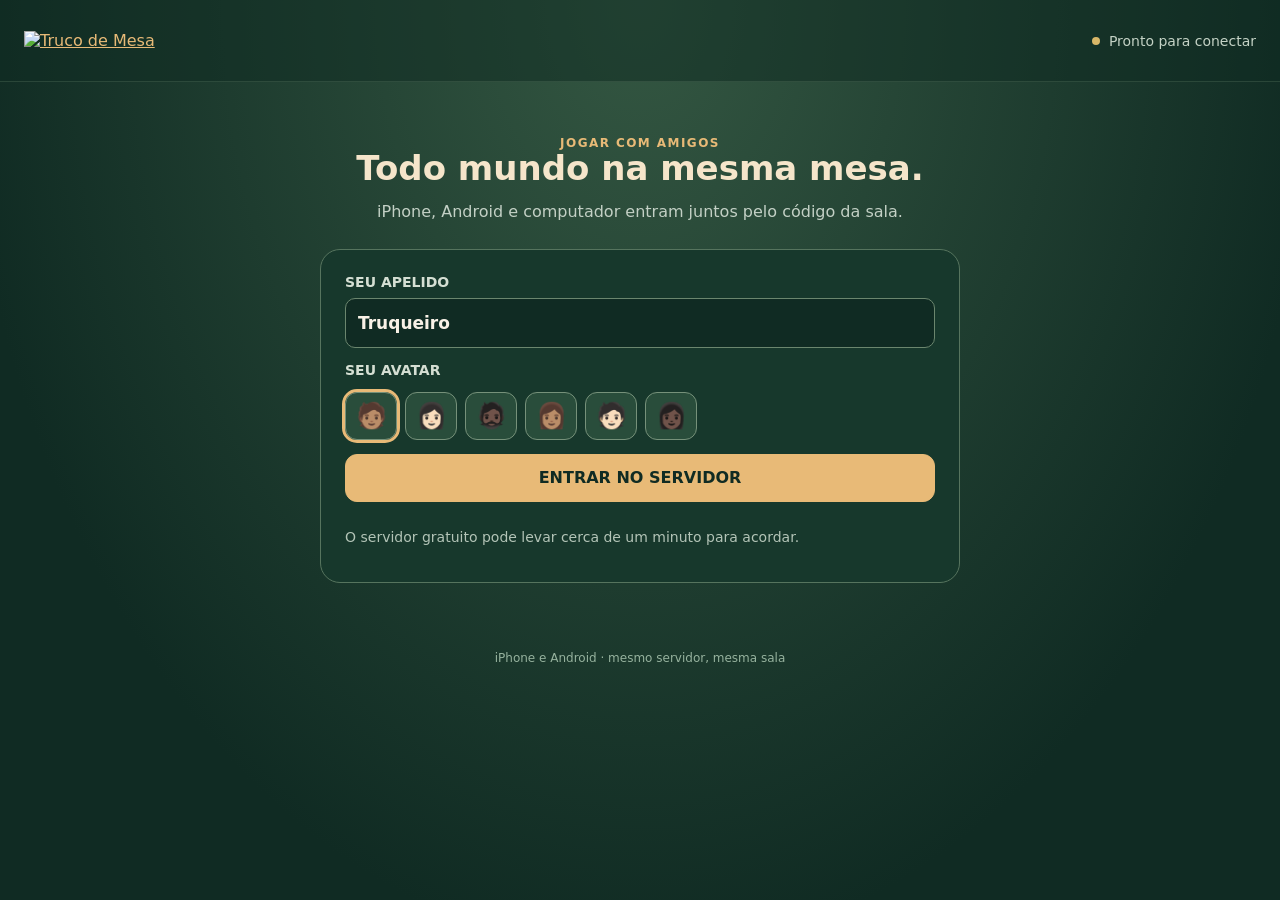
==== deployment/web_public/online/index.html @ ecbd345a "Add lightweight installable iPhone client sharing Android rooms" ====
<!doctype html>
<html lang="pt-BR">
<head>
<meta charset="utf-8">
<meta name="viewport" content="width=device-width,initial-scale=1,viewport-fit=cover">
<meta name="theme-color" content="#102b23">
<meta name="apple-mobile-web-app-capable" content="yes">
<meta name="apple-mobile-web-app-status-bar-style" content="black-translucent">
<meta name="apple-mobile-web-app-title" content="Truco de Mesa">
<meta http-equiv="Content-Security-Policy" content="default-src 'self'; connect-src 'self' wss://truco-de-mesa-beta.onrender.com; img-src 'self'; style-src 'self'; script-src 'self'; object-src 'none'; base-uri 'none'">
<link rel="manifest" href="../manifest.webmanifest">
<link rel="apple-touch-icon" href="../icons/apple-touch-icon.png">
<link rel="icon" href="../icons/icon-192.png">
<link rel="stylesheet" href="online.css">
<title>Truco de Mesa · Com amigos</title>
</head>
<body>
<header class="top"><a href="../" aria-label="Início"><img src="../logo.png" alt="Truco de Mesa"></a><div class="connection"><span id="connection-dot"></span><span id="connection-status" role="status">Pronto para conectar</span></div><button id="exit" class="quiet" hidden>SAIR</button></header>
<main id="app"></main>
<div id="toast" role="status" aria-live="polite" hidden></div>
<div id="dialog-layer"></div>
<footer id="footnote">iPhone e Android · mesmo servidor, mesma sala</footer>
<script src="online.js" defer></script>
</body>
</html>
---- deployment/web_public/online/online.css ----
:root{font-family:system-ui,-apple-system,BlinkMacSystemFont,"Segoe UI",sans-serif;color:#f8f1e6;background:#102b23;color-scheme:dark;font-synthesis:none}
*{box-sizing:border-box}body{margin:0;background:radial-gradient(ellipse at 50% 0,#345742,#102b23 75%);min-height:100vh;min-height:100dvh;padding:env(safe-area-inset-top) env(safe-area-inset-right) env(safe-area-inset-bottom) env(safe-area-inset-left)}
button,input,select{font:inherit}button{border:1px solid #76917a;border-radius:12px;background:#294d3b;color:#f8f1e6;font-weight:750;min-height:48px;padding:12px 18px;cursor:pointer;touch-action:manipulation}button:hover{filter:brightness(1.12)}button:disabled{opacity:.45;cursor:default}button:focus-visible,a:focus-visible{outline:3px solid #f8f1e6;outline-offset:3px}.primary{background:#e8ba77;color:#102b23;border-color:#e8ba77}.danger{background:#65392e;border-color:#ae7968}.quiet{background:transparent;border-color:#60816d}.wide{width:100%}a{color:#e8ba77}button[hidden],[hidden]{display:none!important}
.top{height:82px;display:flex;align-items:center;gap:16px;padding:8px 24px;border-bottom:1px solid #56725c5e;background:#102b2388}.top img{width:174px;height:66px;object-fit:contain}.connection{display:flex;gap:9px;align-items:center;margin-left:auto;font-size:14px;color:#c4d2c5}.connection span:first-child{width:8px;height:8px;flex:none;border-radius:50%;background:#d8b768}.connection .online{background:#8ed7a0!important}.top button{min-height:42px;padding:8px 14px}
#app{max-width:1120px;margin:auto;padding:24px}h1{font-size:34px;line-height:1.1;margin:0 0 12px;color:#f5e5ca}h2{color:#e8ba77;font-size:21px;margin:0 0 16px}h3{font-size:17px;margin:0 0 12px}p{line-height:1.6;color:#c3d0c5;margin:10px 0}.eyebrow{font-size:12px;letter-spacing:.12em;color:#e8ba77;font-weight:750}.intro{max-width:640px;margin:30px auto;text-align:center}.intro .panel{text-align:left;margin-top:24px}.panel{padding:24px;background:#17382c;border:1px solid #56745e;border-radius:20px}.columns{display:grid;grid-template-columns:1fr 1fr;gap:24px}.stack{display:grid;gap:14px}.row{display:flex;align-items:center;gap:12px;flex-wrap:wrap}.muted{color:#b3c4b7;font-size:14px}.spacer{margin-top:22px}.chip{background:#2b503d;border:1px solid #65816b;padding:6px 11px;border-radius:30px;font-size:13px;font-weight:700}.room-heading{display:flex;justify-content:space-between;align-items:center;gap:16px;margin-bottom:20px}.room-code{font-size:38px;font-weight:850;letter-spacing:.12em;color:#e8ba77;line-height:1.3}.seats{display:grid;grid-template-columns:repeat(2,1fr);gap:12px}.seat{display:flex;align-items:center;text-align:left;gap:12px;min-height:90px;border-width:2px}.seat.chosen{outline:3px solid #e8ba77}.seat.terra{border-color:#c3856e;background:#493b2e}.seat-info{display:grid;gap:6px}.seat small{font-size:12px;color:#cbd6cc}.avatar{font-size:28px;width:42px;height:42px;display:grid;place-items:center;background:#102b235e;border-radius:50%;flex:none}.avatar-picker{display:flex;gap:8px;flex-wrap:wrap}.avatar-picker button{font-size:25px;min-width:52px;padding:7px}.avatar-picker [aria-pressed=true]{outline:3px solid #e8ba77}
label{font-size:14px;color:#d5dfd3;font-weight:650;display:grid;gap:8px}input,select{width:100%;min-height:50px;padding:12px;background:#102b23;border:1px solid #6b866e;color:#f8f1e6;border-radius:10px;font-size:17px}input:focus,select:focus{outline:2px solid #e8ba77;outline-offset:1px}.code-input{text-transform:uppercase;letter-spacing:.15em;font-weight:800}.check-label{display:flex;align-items:center;gap:10px;font-size:16px}.check-label input{width:22px;min-height:22px;accent-color:#e8ba77}.pending{display:flex;align-items:center;justify-content:space-between;gap:12px;background:#3d4933;border:1px solid #c29f68;padding:14px;border-radius:14px;margin:16px 0}.lobby-actions{display:flex;gap:14px;margin-top:20px}.lobby-actions>*{flex:1}
.scorebar{display:flex;justify-content:space-between;align-items:center;gap:12px;margin-bottom:14px}.score{font-size:24px;font-weight:800;white-space:nowrap}.score .green{color:#a7deaf}.score .terra{color:#ecb49c}.match-info{display:grid;text-align:right;gap:4px;font-size:14px;color:#d4dfd1}.match-layout{display:grid;grid-template-columns:minmax(0,1fr) 185px;gap:16px}.arena{display:flex;flex-direction:column;min-height:420px;max-height:calc(100dvh - 184px);background:radial-gradient(ellipse at center,#315e43,#163b2d);border:2px solid #81936e;border-radius:24px;box-shadow:inset 0 0 40px #061a1266;overflow:hidden;padding:14px}.players{display:flex;justify-content:space-around;gap:8px}.player-tag{font-size:13px;color:#d4ded1;border:1px solid #648267;background:#102b2377;border-radius:20px;padding:6px 10px;text-align:center;max-width:30%;overflow:hidden;white-space:nowrap;text-overflow:ellipsis}.player-tag.turn{border-color:#e8ba77;color:#ffe1a9;box-shadow:0 0 0 2px #e8ba7744}.player-tag.terra{border-color:#ac806c}.felt{position:relative;flex:1;min-height:145px;display:flex;flex-direction:column;align-items:center;justify-content:center;gap:10px;padding:8px}.table-note{font-size:15px;color:#e4dfc7;text-align:center;min-height:22px}.trick{display:flex;gap:14px;justify-content:center;align-items:center}.table-card{text-align:center;display:grid;gap:3px;justify-items:center}.table-card small{max-width:90px;overflow:hidden;white-space:nowrap;text-overflow:ellipsis;font-size:11px;color:#d7e1d1}.vira{position:absolute;right:6px;top:10px;display:grid;justify-items:center;gap:3px;font-size:10px;color:#bdccb8}.vira .card{width:43px;height:62px;font-size:23px;border-radius:7px;padding:5px}.vira .card .suit{font-size:20px}.rounds{font-size:12px;color:#c1d4bb;letter-spacing:.03em}.my-area{border-top:1px solid #638065;padding-top:12px;display:grid;justify-items:center;gap:7px}.hand{display:flex;justify-content:center;gap:14px;min-height:112px}.my-caption{font-size:12px;color:#c6d8be}.card{position:relative;width:76px;height:106px;min-height:0;border-radius:10px;background:#f5ecd5;border:2px solid #d8c8a6;box-shadow:0 4px 9px #001a1466;color:#222e26;font-family:Georgia,serif;font-size:27px;font-weight:700;display:flex;flex-direction:column;align-items:flex-start;justify-content:space-between;padding:7px;line-height:1;user-select:none;-webkit-user-select:none;flex:none;touch-action:manipulation}.card .suit{align-self:center;font-size:40px}.card.red{color:#a43f32}.card.back{background:repeating-linear-gradient(45deg,#b14e35,#b14e35 4px,#c16d4f 4px,#c16d4f 8px);border:3px solid #e5cf9f;color:#f8e1b6;align-items:center;justify-content:center;font:700 32px system-ui}.card.selected{outline:3px solid #e8ba77;transform:translateY(-7px);box-shadow:0 0 20px #e8ba7777}.card:disabled{opacity:.75}.actions-panel{display:flex;flex-direction:column;justify-content:center;gap:10px}.actions-panel p{font-size:14px;margin:2px 0;line-height:1.5}.actions-panel button{width:100%;padding:11px 10px}.actions-panel .small-actions{display:flex;gap:7px}.actions-panel .small-actions button{font-size:20px;padding:5px;min-height:42px}.match-message{padding:12px;border-radius:12px;background:#3b4b32;border:1px solid #ab9c6c;text-align:center}.blocking{margin-bottom:14px;padding:16px;border:1px solid #d9b274;border-radius:14px;background:#4d4430}.blocking strong{color:#f9d597}.outcome{font-size:20px;color:#e8ba77;font-weight:750;text-align:center}.result-panel{max-width:620px;margin:30px auto;text-align:center}.result-panel .score{font-size:40px;margin:18px 0}
#toast{position:fixed;left:50%;bottom:max(22px,env(safe-area-inset-bottom));transform:translateX(-50%);max-width:min(90vw,650px);background:#f4e6c8;color:#18392b;border:2px solid #d9b274;border-radius:14px;padding:14px 20px;box-shadow:0 5px 30px #0008;z-index:20;font-weight:650;line-height:1.4}#dialog-layer:empty{display:none}.shade{position:fixed;inset:0;background:#05170fd9;z-index:10;display:flex;align-items:center;justify-content:center;padding:24px;overflow:auto}.dialog{background:#17382c;border:2px solid #b8a16e;border-radius:20px;max-width:600px;width:100%;padding:24px}.dialog .row>*{flex:1}.signal-meter{height:30px;width:100%;border:1px solid #7c9a7b;border-radius:8px;background:linear-gradient(90deg,#193a2c 0%,#193a2c 40.625%,#7ac990 40.625%,#7ac990 65.625%,#193a2c 65.625%);position:relative;overflow:hidden;margin:16px 0}.signal-needle{position:absolute;left:0;top:0;bottom:0;width:4px;background:#fff0c9}.hold{touch-action:none;user-select:none;-webkit-user-select:none;min-height:70px}#footnote{text-align:center;color:#96b29e;padding:14px 16px;font-size:12px}
@media(max-width:650px){.top{padding:6px 14px;height:66px;gap:10px}.top img{width:124px;height:50px}.connection{font-size:11px;gap:6px;max-width:170px}.top button{font-size:12px;padding:7px 10px}#app{padding:18px 14px}h1{font-size:28px}.intro{margin-top:14px}.columns{grid-template-columns:1fr;gap:16px}.panel{padding:20px}.room-code{font-size:30px}.room-heading{gap:8px}.seat{padding:10px;gap:7px;min-height:80px;font-size:14px}.avatar{font-size:23px;width:30px;height:36px}.seat small{font-size:10px}.lobby-actions{flex-wrap:wrap}.lobby-actions>*{min-width:45%}.scorebar{gap:8px}.score{font-size:20px}.match-info{font-size:11px}.match-layout{grid-template-columns:1fr;gap:12px}.arena{max-height:none;min-height:340px;padding:10px}.actions-panel{display:grid;grid-template-columns:1fr 1fr;gap:9px}.actions-panel>p,.actions-panel>.match-message{grid-column:1/-1}.actions-panel .small-actions{justify-content:center}.actions-panel button{font-size:14px}.player-tag{font-size:11px;padding:6px}.vira{right:0}.trick{gap:9px}.card{width:68px;height:96px;font-size:24px}.card .suit{font-size:35px}.hand{min-height:103px}.dialog{padding:20px}.pending{flex-wrap:wrap}.pending .row{width:100%}.pending .row>*{flex:1}}
@media(orientation:landscape) and (max-height:540px){.top{height:44px;padding:3px 16px}.top img{width:124px;height:38px}.connection{font-size:12px}.top button{min-height:34px;font-size:11px;padding:5px 12px}#app{padding:8px 14px}.scorebar{margin-bottom:7px}.score{font-size:20px}.match-info{font-size:11px}.match-layout{grid-template-columns:minmax(0,1fr) 157px;gap:10px}.arena{min-height:255px;height:calc(100dvh - 106px - env(safe-area-inset-top) - env(safe-area-inset-bottom));max-height:none;border-radius:18px;padding:8px}.player-tag{font-size:11px;padding:4px 8px}.felt{min-height:67px;padding:3px;gap:4px}.table-note{font-size:12px;min-height:15px}.trick{gap:10px}.table-card .card{width:43px;height:61px;font-size:18px;padding:5px}.table-card .card .suit{font-size:22px}.table-card small{font-size:9px}.my-area{padding-top:7px;gap:4px}.hand{min-height:80px;gap:14px}.card{width:55px;height:76px;font-size:21px;padding:5px;border-radius:7px}.card .suit{font-size:27px}.my-caption{font-size:10px}.vira{top:4px}.vira .card{width:34px;height:47px;font-size:16px;padding:4px}.vira .card .suit{font-size:20px}.rounds{font-size:10px}.actions-panel{gap:7px}.actions-panel p{font-size:11px}.actions-panel button{min-height:38px;padding:8px;font-size:12px}.actions-panel .small-actions button{min-height:32px;font-size:16px}.blocking{padding:8px;margin-bottom:7px;font-size:12px}#footnote{display:none}.intro{margin:10px auto}.result-panel{margin:12px auto}.seats{grid-template-columns:repeat(3,1fr)}.seat{min-height:68px;padding:8px;font-size:13px}.seat small{font-size:10px}.seat .avatar{font-size:23px;width:30px}.room-heading{margin-bottom:12px}.lobby-actions{margin-top:12px}.room-code{font-size:28px}.pending{margin:10px 0;padding:10px}.panel{padding:18px}}
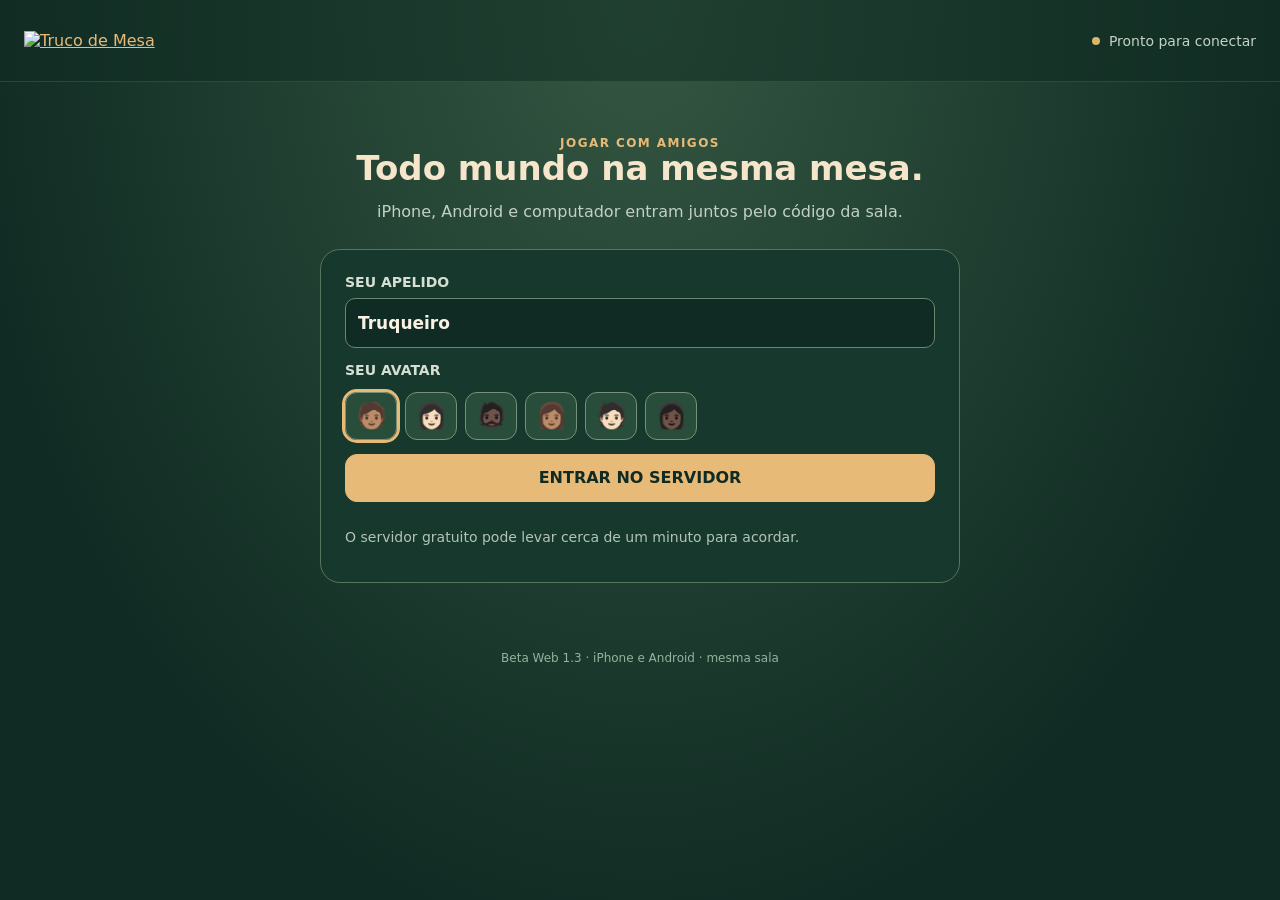
==== commit 3a04f0f1: "Correct web counteroffer labels, team opinions and six-player layout" ====
--- a/deployment/web_public/online/index.html
+++ b/deployment/web_public/online/index.html
@@ -19,7 +19,7 @@
 <main id="app"></main>
 <div id="toast" role="status" aria-live="polite" hidden></div>
 <div id="dialog-layer"></div>
-<footer id="footnote">iPhone e Android · mesmo servidor, mesma sala</footer>
+<footer id="footnote">Beta Web 1.3 · iPhone e Android · mesma sala</footer>
 <script src="online.js" defer></script>
 </body>
 </html>
--- a/deployment/web_public/online/online.css
+++ b/deployment/web_public/online/online.css
@@ -4,7 +4,7 @@
 .top{height:82px;display:flex;align-items:center;gap:16px;padding:8px 24px;border-bottom:1px solid #56725c5e;background:#102b2388}.top img{width:174px;height:66px;object-fit:contain}.connection{display:flex;gap:9px;align-items:center;margin-left:auto;font-size:14px;color:#c4d2c5}.connection span:first-child{width:8px;height:8px;flex:none;border-radius:50%;background:#d8b768}.connection .online{background:#8ed7a0!important}.top button{min-height:42px;padding:8px 14px}
 #app{max-width:1120px;margin:auto;padding:24px}h1{font-size:34px;line-height:1.1;margin:0 0 12px;color:#f5e5ca}h2{color:#e8ba77;font-size:21px;margin:0 0 16px}h3{font-size:17px;margin:0 0 12px}p{line-height:1.6;color:#c3d0c5;margin:10px 0}.eyebrow{font-size:12px;letter-spacing:.12em;color:#e8ba77;font-weight:750}.intro{max-width:640px;margin:30px auto;text-align:center}.intro .panel{text-align:left;margin-top:24px}.panel{padding:24px;background:#17382c;border:1px solid #56745e;border-radius:20px}.columns{display:grid;grid-template-columns:1fr 1fr;gap:24px}.stack{display:grid;gap:14px}.row{display:flex;align-items:center;gap:12px;flex-wrap:wrap}.muted{color:#b3c4b7;font-size:14px}.spacer{margin-top:22px}.chip{background:#2b503d;border:1px solid #65816b;padding:6px 11px;border-radius:30px;font-size:13px;font-weight:700}.room-heading{display:flex;justify-content:space-between;align-items:center;gap:16px;margin-bottom:20px}.room-code{font-size:38px;font-weight:850;letter-spacing:.12em;color:#e8ba77;line-height:1.3}.seats{display:grid;grid-template-columns:repeat(2,1fr);gap:12px}.seat{display:flex;align-items:center;text-align:left;gap:12px;min-height:90px;border-width:2px}.seat.chosen{outline:3px solid #e8ba77}.seat.terra{border-color:#c3856e;background:#493b2e}.seat-info{display:grid;gap:6px}.seat small{font-size:12px;color:#cbd6cc}.avatar{font-size:28px;width:42px;height:42px;display:grid;place-items:center;background:#102b235e;border-radius:50%;flex:none}.avatar-picker{display:flex;gap:8px;flex-wrap:wrap}.avatar-picker button{font-size:25px;min-width:52px;padding:7px}.avatar-picker [aria-pressed=true]{outline:3px solid #e8ba77}
 label{font-size:14px;color:#d5dfd3;font-weight:650;display:grid;gap:8px}input,select{width:100%;min-height:50px;padding:12px;background:#102b23;border:1px solid #6b866e;color:#f8f1e6;border-radius:10px;font-size:17px}input:focus,select:focus{outline:2px solid #e8ba77;outline-offset:1px}.code-input{text-transform:uppercase;letter-spacing:.15em;font-weight:800}.check-label{display:flex;align-items:center;gap:10px;font-size:16px}.check-label input{width:22px;min-height:22px;accent-color:#e8ba77}.pending{display:flex;align-items:center;justify-content:space-between;gap:12px;background:#3d4933;border:1px solid #c29f68;padding:14px;border-radius:14px;margin:16px 0}.lobby-actions{display:flex;gap:14px;margin-top:20px}.lobby-actions>*{flex:1}
-.scorebar{display:flex;justify-content:space-between;align-items:center;gap:12px;margin-bottom:14px}.score{font-size:24px;font-weight:800;white-space:nowrap}.score .green{color:#a7deaf}.score .terra{color:#ecb49c}.match-info{display:grid;text-align:right;gap:4px;font-size:14px;color:#d4dfd1}.match-layout{display:grid;grid-template-columns:minmax(0,1fr) 185px;gap:16px}.arena{display:flex;flex-direction:column;min-height:420px;max-height:calc(100dvh - 184px);background:radial-gradient(ellipse at center,#315e43,#163b2d);border:2px solid #81936e;border-radius:24px;box-shadow:inset 0 0 40px #061a1266;overflow:hidden;padding:14px}.players{display:flex;justify-content:space-around;gap:8px}.player-tag{font-size:13px;color:#d4ded1;border:1px solid #648267;background:#102b2377;border-radius:20px;padding:6px 10px;text-align:center;max-width:30%;overflow:hidden;white-space:nowrap;text-overflow:ellipsis}.player-tag.turn{border-color:#e8ba77;color:#ffe1a9;box-shadow:0 0 0 2px #e8ba7744}.player-tag.terra{border-color:#ac806c}.felt{position:relative;flex:1;min-height:145px;display:flex;flex-direction:column;align-items:center;justify-content:center;gap:10px;padding:8px}.table-note{font-size:15px;color:#e4dfc7;text-align:center;min-height:22px}.trick{display:flex;gap:14px;justify-content:center;align-items:center}.table-card{text-align:center;display:grid;gap:3px;justify-items:center}.table-card small{max-width:90px;overflow:hidden;white-space:nowrap;text-overflow:ellipsis;font-size:11px;color:#d7e1d1}.vira{position:absolute;right:6px;top:10px;display:grid;justify-items:center;gap:3px;font-size:10px;color:#bdccb8}.vira .card{width:43px;height:62px;font-size:23px;border-radius:7px;padding:5px}.vira .card .suit{font-size:20px}.rounds{font-size:12px;color:#c1d4bb;letter-spacing:.03em}.my-area{border-top:1px solid #638065;padding-top:12px;display:grid;justify-items:center;gap:7px}.hand{display:flex;justify-content:center;gap:14px;min-height:112px}.my-caption{font-size:12px;color:#c6d8be}.card{position:relative;width:76px;height:106px;min-height:0;border-radius:10px;background:#f5ecd5;border:2px solid #d8c8a6;box-shadow:0 4px 9px #001a1466;color:#222e26;font-family:Georgia,serif;font-size:27px;font-weight:700;display:flex;flex-direction:column;align-items:flex-start;justify-content:space-between;padding:7px;line-height:1;user-select:none;-webkit-user-select:none;flex:none;touch-action:manipulation}.card .suit{align-self:center;font-size:40px}.card.red{color:#a43f32}.card.back{background:repeating-linear-gradient(45deg,#b14e35,#b14e35 4px,#c16d4f 4px,#c16d4f 8px);border:3px solid #e5cf9f;color:#f8e1b6;align-items:center;justify-content:center;font:700 32px system-ui}.card.selected{outline:3px solid #e8ba77;transform:translateY(-7px);box-shadow:0 0 20px #e8ba7777}.card:disabled{opacity:.75}.actions-panel{display:flex;flex-direction:column;justify-content:center;gap:10px}.actions-panel p{font-size:14px;margin:2px 0;line-height:1.5}.actions-panel button{width:100%;padding:11px 10px}.actions-panel .small-actions{display:flex;gap:7px}.actions-panel .small-actions button{font-size:20px;padding:5px;min-height:42px}.match-message{padding:12px;border-radius:12px;background:#3b4b32;border:1px solid #ab9c6c;text-align:center}.blocking{margin-bottom:14px;padding:16px;border:1px solid #d9b274;border-radius:14px;background:#4d4430}.blocking strong{color:#f9d597}.outcome{font-size:20px;color:#e8ba77;font-weight:750;text-align:center}.result-panel{max-width:620px;margin:30px auto;text-align:center}.result-panel .score{font-size:40px;margin:18px 0}
+.scorebar{display:flex;justify-content:space-between;align-items:center;gap:12px;margin-bottom:14px}.score{font-size:24px;font-weight:800;white-space:nowrap}.score .green{color:#a7deaf}.score .terra{color:#ecb49c}.match-info{display:grid;text-align:right;gap:4px;font-size:14px;color:#d4dfd1}.match-layout{display:grid;grid-template-columns:minmax(0,1fr) 185px;gap:16px}.arena{display:flex;flex-direction:column;min-height:420px;max-height:calc(100dvh - 184px);background:radial-gradient(ellipse at center,#315e43,#163b2d);border:2px solid #81936e;border-radius:24px;box-shadow:inset 0 0 40px #061a1266;overflow:hidden;padding:14px}.players{display:flex;justify-content:space-around;gap:8px}.player-tag{font-size:13px;color:#d4ded1;border:1px solid #648267;background:#102b2377;border-radius:20px;padding:6px 10px;text-align:center;max-width:30%;overflow:hidden;white-space:nowrap;text-overflow:ellipsis}.player-tag.turn{border-color:#e8ba77;color:#ffe1a9;box-shadow:0 0 0 2px #e8ba7744}.player-tag.terra{border-color:#ac806c}.felt{position:relative;flex:1;min-height:145px;display:flex;flex-direction:column;align-items:center;justify-content:center;gap:10px;padding:8px}.table-note{font-size:15px;color:#e4dfc7;text-align:center;min-height:22px}.trick{display:flex;flex-wrap:wrap;gap:14px;justify-content:center;align-items:center}.table-card{text-align:center;display:grid;gap:3px;justify-items:center}.table-card small{max-width:90px;overflow:hidden;white-space:nowrap;text-overflow:ellipsis;font-size:11px;color:#d7e1d1}.vira{position:absolute;right:6px;top:10px;display:grid;justify-items:center;gap:3px;font-size:10px;color:#bdccb8}.vira .card{width:43px;height:62px;font-size:23px;border-radius:7px;padding:5px}.vira .card .suit{font-size:20px}.rounds{font-size:12px;color:#c1d4bb;letter-spacing:.03em}.my-area{border-top:1px solid #638065;padding-top:12px;display:grid;justify-items:center;gap:7px}.hand{display:flex;justify-content:center;gap:14px;min-height:112px}.my-caption{font-size:12px;color:#c6d8be}.card{position:relative;width:76px;height:106px;min-height:0;border-radius:10px;background:#f5ecd5;border:2px solid #d8c8a6;box-shadow:0 4px 9px #001a1466;color:#222e26;font-family:Georgia,serif;font-size:27px;font-weight:700;display:flex;flex-direction:column;align-items:flex-start;justify-content:space-between;padding:7px;line-height:1;user-select:none;-webkit-user-select:none;flex:none;touch-action:manipulation}.card .suit{align-self:center;font-size:40px}.card.red{color:#a43f32}.card.back{background:repeating-linear-gradient(45deg,#b14e35,#b14e35 4px,#c16d4f 4px,#c16d4f 8px);border:3px solid #e5cf9f;color:#f8e1b6;align-items:center;justify-content:center;font:700 32px system-ui}.card.selected{outline:3px solid #e8ba77;transform:translateY(-7px);box-shadow:0 0 20px #e8ba7777}.card:disabled{opacity:.75}.actions-panel{display:flex;flex-direction:column;justify-content:center;gap:10px}.actions-panel p{font-size:14px;margin:2px 0;line-height:1.5}.actions-panel button{width:100%;padding:11px 10px}.actions-panel .small-actions{display:flex;gap:7px}.actions-panel .small-actions button{font-size:20px;padding:5px;min-height:42px}.match-message{padding:12px;border-radius:12px;background:#3b4b32;border:1px solid #ab9c6c;text-align:center}.blocking{margin-bottom:14px;padding:16px;border:1px solid #d9b274;border-radius:14px;background:#4d4430}.blocking strong{color:#f9d597}.outcome{font-size:20px;color:#e8ba77;font-weight:750;text-align:center}.result-panel{max-width:620px;margin:30px auto;text-align:center}.result-panel .score{font-size:40px;margin:18px 0}
 #toast{position:fixed;left:50%;bottom:max(22px,env(safe-area-inset-bottom));transform:translateX(-50%);max-width:min(90vw,650px);background:#f4e6c8;color:#18392b;border:2px solid #d9b274;border-radius:14px;padding:14px 20px;box-shadow:0 5px 30px #0008;z-index:20;font-weight:650;line-height:1.4}#dialog-layer:empty{display:none}.shade{position:fixed;inset:0;background:#05170fd9;z-index:10;display:flex;align-items:center;justify-content:center;padding:24px;overflow:auto}.dialog{background:#17382c;border:2px solid #b8a16e;border-radius:20px;max-width:600px;width:100%;padding:24px}.dialog .row>*{flex:1}.signal-meter{height:30px;width:100%;border:1px solid #7c9a7b;border-radius:8px;background:linear-gradient(90deg,#193a2c 0%,#193a2c 40.625%,#7ac990 40.625%,#7ac990 65.625%,#193a2c 65.625%);position:relative;overflow:hidden;margin:16px 0}.signal-needle{position:absolute;left:0;top:0;bottom:0;width:4px;background:#fff0c9}.hold{touch-action:none;user-select:none;-webkit-user-select:none;min-height:70px}#footnote{text-align:center;color:#96b29e;padding:14px 16px;font-size:12px}
-@media(max-width:650px){.top{padding:6px 14px;height:66px;gap:10px}.top img{width:124px;height:50px}.connection{font-size:11px;gap:6px;max-width:170px}.top button{font-size:12px;padding:7px 10px}#app{padding:18px 14px}h1{font-size:28px}.intro{margin-top:14px}.columns{grid-template-columns:1fr;gap:16px}.panel{padding:20px}.room-code{font-size:30px}.room-heading{gap:8px}.seat{padding:10px;gap:7px;min-height:80px;font-size:14px}.avatar{font-size:23px;width:30px;height:36px}.seat small{font-size:10px}.lobby-actions{flex-wrap:wrap}.lobby-actions>*{min-width:45%}.scorebar{gap:8px}.score{font-size:20px}.match-info{font-size:11px}.match-layout{grid-template-columns:1fr;gap:12px}.arena{max-height:none;min-height:340px;padding:10px}.actions-panel{display:grid;grid-template-columns:1fr 1fr;gap:9px}.actions-panel>p,.actions-panel>.match-message{grid-column:1/-1}.actions-panel .small-actions{justify-content:center}.actions-panel button{font-size:14px}.player-tag{font-size:11px;padding:6px}.vira{right:0}.trick{gap:9px}.card{width:68px;height:96px;font-size:24px}.card .suit{font-size:35px}.hand{min-height:103px}.dialog{padding:20px}.pending{flex-wrap:wrap}.pending .row{width:100%}.pending .row>*{flex:1}}
+@media(max-width:650px){.top{padding:6px 14px;height:66px;gap:10px}.top img{width:124px;height:50px}.connection{font-size:11px;gap:6px;max-width:170px}.top button{font-size:12px;padding:7px 10px}#app{padding:18px 14px}h1{font-size:28px}.intro{margin-top:14px}.columns{grid-template-columns:1fr;gap:16px}.panel{padding:20px}.room-code{font-size:30px}.room-heading{gap:8px}.seat{padding:10px;gap:7px;min-height:80px;font-size:14px}.avatar{font-size:23px;width:30px;height:36px}.seat small{font-size:10px}.lobby-actions{flex-wrap:wrap}.lobby-actions>*{min-width:45%}.scorebar{gap:8px;flex-wrap:wrap}.score{font-size:20px}.match-info{font-size:11px}.match-layout{grid-template-columns:1fr;gap:12px}.arena{max-height:none;min-height:340px;padding:10px}.actions-panel{display:grid;grid-template-columns:1fr 1fr;gap:9px}.actions-panel>p,.actions-panel>.match-message{grid-column:1/-1}.actions-panel .small-actions{justify-content:center}.actions-panel button{font-size:14px}.player-tag{font-size:11px;padding:6px}.vira{right:0}.trick{gap:9px}.card{width:68px;height:96px;font-size:24px}.card .suit{font-size:35px}.hand{min-height:103px}.dialog{padding:20px}.pending{flex-wrap:wrap}.pending .row{width:100%}.pending .row>*{flex:1}}
 @media(orientation:landscape) and (max-height:540px){.top{height:44px;padding:3px 16px}.top img{width:124px;height:38px}.connection{font-size:12px}.top button{min-height:34px;font-size:11px;padding:5px 12px}#app{padding:8px 14px}.scorebar{margin-bottom:7px}.score{font-size:20px}.match-info{font-size:11px}.match-layout{grid-template-columns:minmax(0,1fr) 157px;gap:10px}.arena{min-height:255px;height:calc(100dvh - 106px - env(safe-area-inset-top) - env(safe-area-inset-bottom));max-height:none;border-radius:18px;padding:8px}.player-tag{font-size:11px;padding:4px 8px}.felt{min-height:67px;padding:3px;gap:4px}.table-note{font-size:12px;min-height:15px}.trick{gap:10px}.table-card .card{width:43px;height:61px;font-size:18px;padding:5px}.table-card .card .suit{font-size:22px}.table-card small{font-size:9px}.my-area{padding-top:7px;gap:4px}.hand{min-height:80px;gap:14px}.card{width:55px;height:76px;font-size:21px;padding:5px;border-radius:7px}.card .suit{font-size:27px}.my-caption{font-size:10px}.vira{top:4px}.vira .card{width:34px;height:47px;font-size:16px;padding:4px}.vira .card .suit{font-size:20px}.rounds{font-size:10px}.actions-panel{gap:7px}.actions-panel p{font-size:11px}.actions-panel button{min-height:38px;padding:8px;font-size:12px}.actions-panel .small-actions button{min-height:32px;font-size:16px}.blocking{padding:8px;margin-bottom:7px;font-size:12px}#footnote{display:none}.intro{margin:10px auto}.result-panel{margin:12px auto}.seats{grid-template-columns:repeat(3,1fr)}.seat{min-height:68px;padding:8px;font-size:13px}.seat small{font-size:10px}.seat .avatar{font-size:23px;width:30px}.room-heading{margin-bottom:12px}.lobby-actions{margin-top:12px}.room-code{font-size:28px}.pending{margin:10px 0;padding:10px}.panel{padding:18px}}
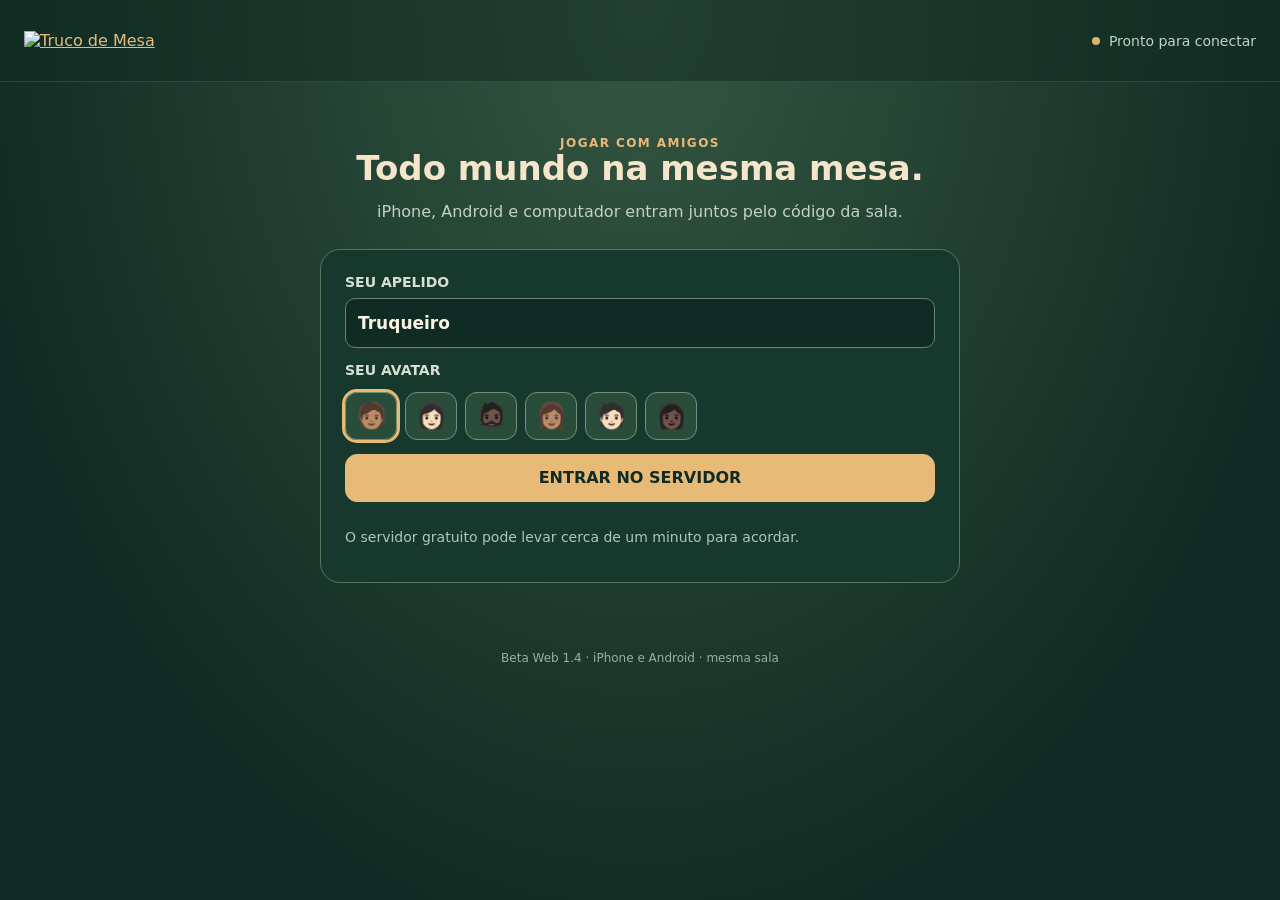
==== commit 87281f71: "Preserve web sessions across rooms and coordinate Safari tabs" ====
--- a/deployment/web_public/online/index.html
+++ b/deployment/web_public/online/index.html
@@ -8,7 +8,7 @@
 <meta name="apple-mobile-web-app-status-bar-style" content="black-translucent">
 <meta name="apple-mobile-web-app-title" content="Truco de Mesa">
 <meta http-equiv="Content-Security-Policy" content="default-src 'self'; connect-src 'self' wss://truco-de-mesa-beta.onrender.com; img-src 'self'; style-src 'self'; script-src 'self'; object-src 'none'; base-uri 'none'">
-<link rel="manifest" href="../manifest.webmanifest">
+<link rel="manifest" href="../manifest.json">
 <link rel="apple-touch-icon" href="../icons/apple-touch-icon.png">
 <link rel="icon" href="../icons/icon-192.png">
 <link rel="stylesheet" href="online.css">
@@ -19,7 +19,7 @@
 <main id="app"></main>
 <div id="toast" role="status" aria-live="polite" hidden></div>
 <div id="dialog-layer"></div>
-<footer id="footnote">Beta Web 1.3 · iPhone e Android · mesma sala</footer>
+<footer id="footnote">Beta Web 1.4 · iPhone e Android · mesma sala</footer>
 <script src="online.js" defer></script>
 </body>
 </html>
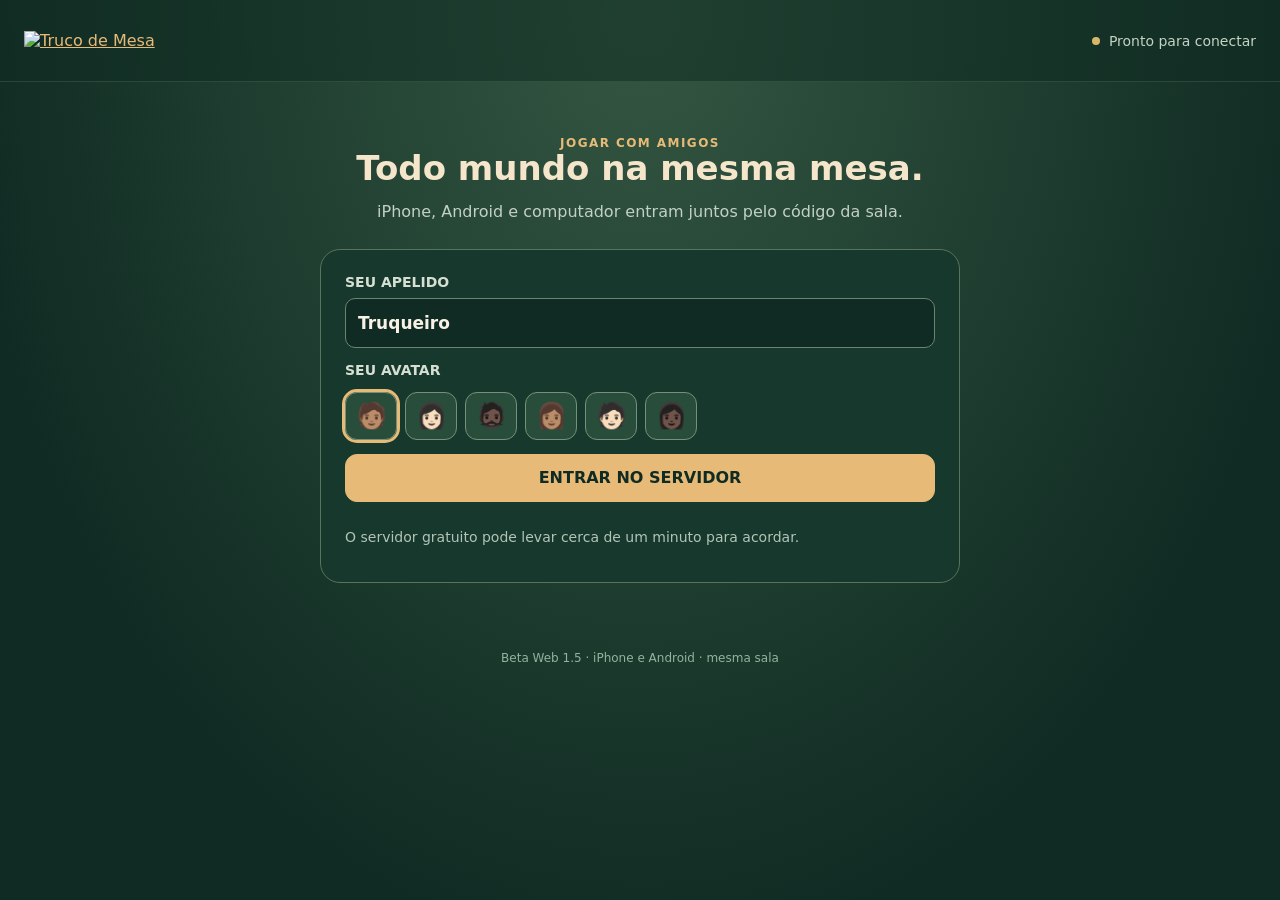
==== commit 4f27174a: "Keep Maluco surprise results hidden until the vira is revealed" ====
--- a/deployment/web_public/online/index.html
+++ b/deployment/web_public/online/index.html
@@ -19,7 +19,7 @@
 <main id="app"></main>
 <div id="toast" role="status" aria-live="polite" hidden></div>
 <div id="dialog-layer"></div>
-<footer id="footnote">Beta Web 1.4 · iPhone e Android · mesma sala</footer>
+<footer id="footnote">Beta Web 1.5 · iPhone e Android · mesma sala</footer>
 <script src="online.js" defer></script>
 </body>
 </html>
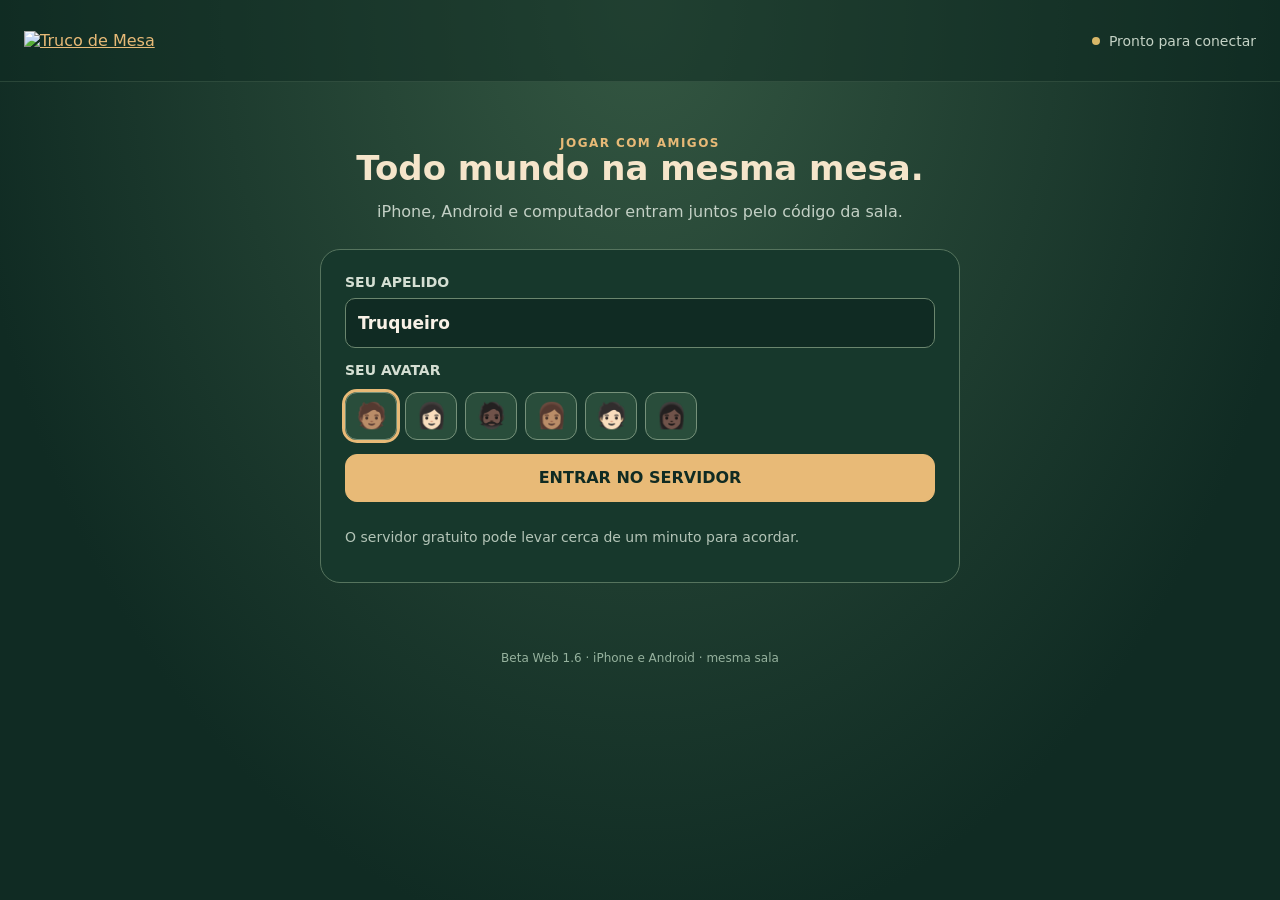
==== commit 2226f42c: "Version browser assets so installed iPhone clients receive current fixes" ====
--- a/deployment/web_public/online/index.html
+++ b/deployment/web_public/online/index.html
@@ -19,7 +19,7 @@
 <main id="app"></main>
 <div id="toast" role="status" aria-live="polite" hidden></div>
 <div id="dialog-layer"></div>
-<footer id="footnote">Beta Web 1.5 · iPhone e Android · mesma sala</footer>
+<footer id="footnote">Beta Web 1.6 · iPhone e Android · mesma sala</footer>
 <script src="online.js" defer></script>
 </body>
 </html>
